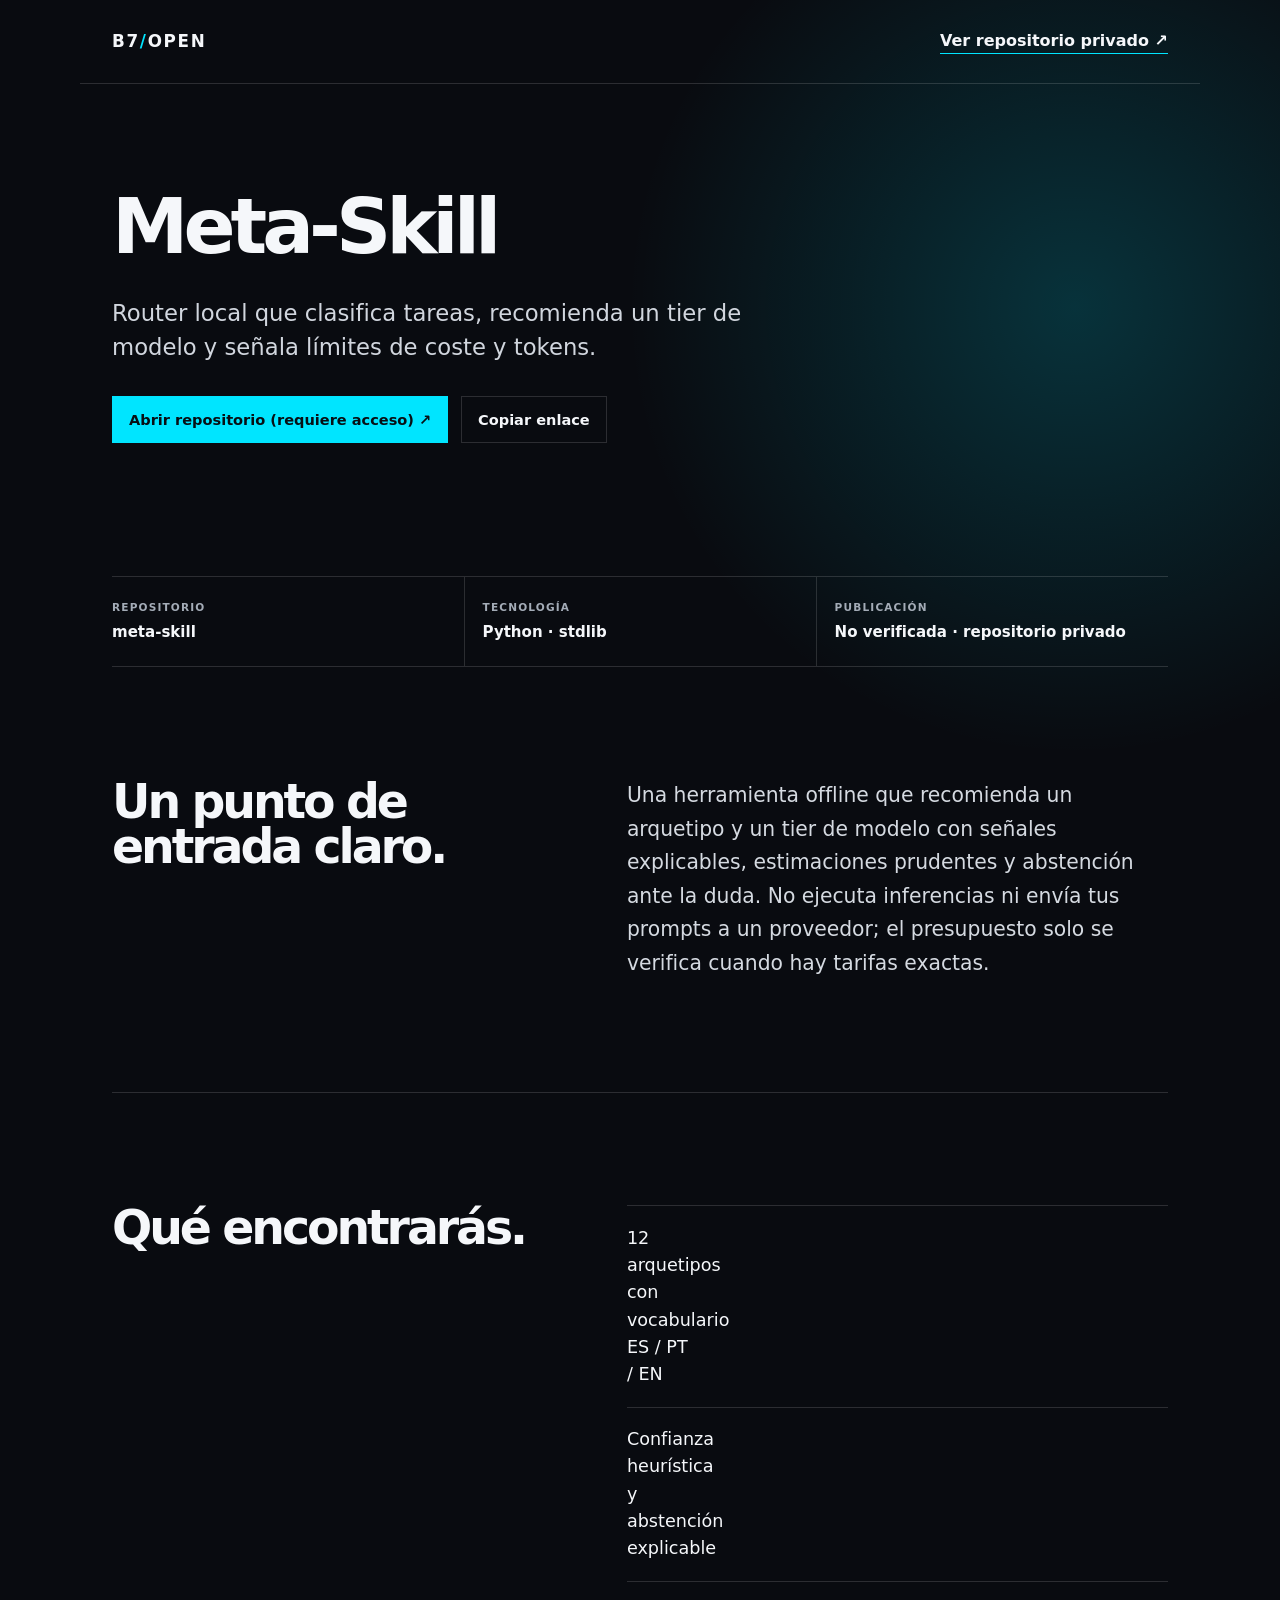
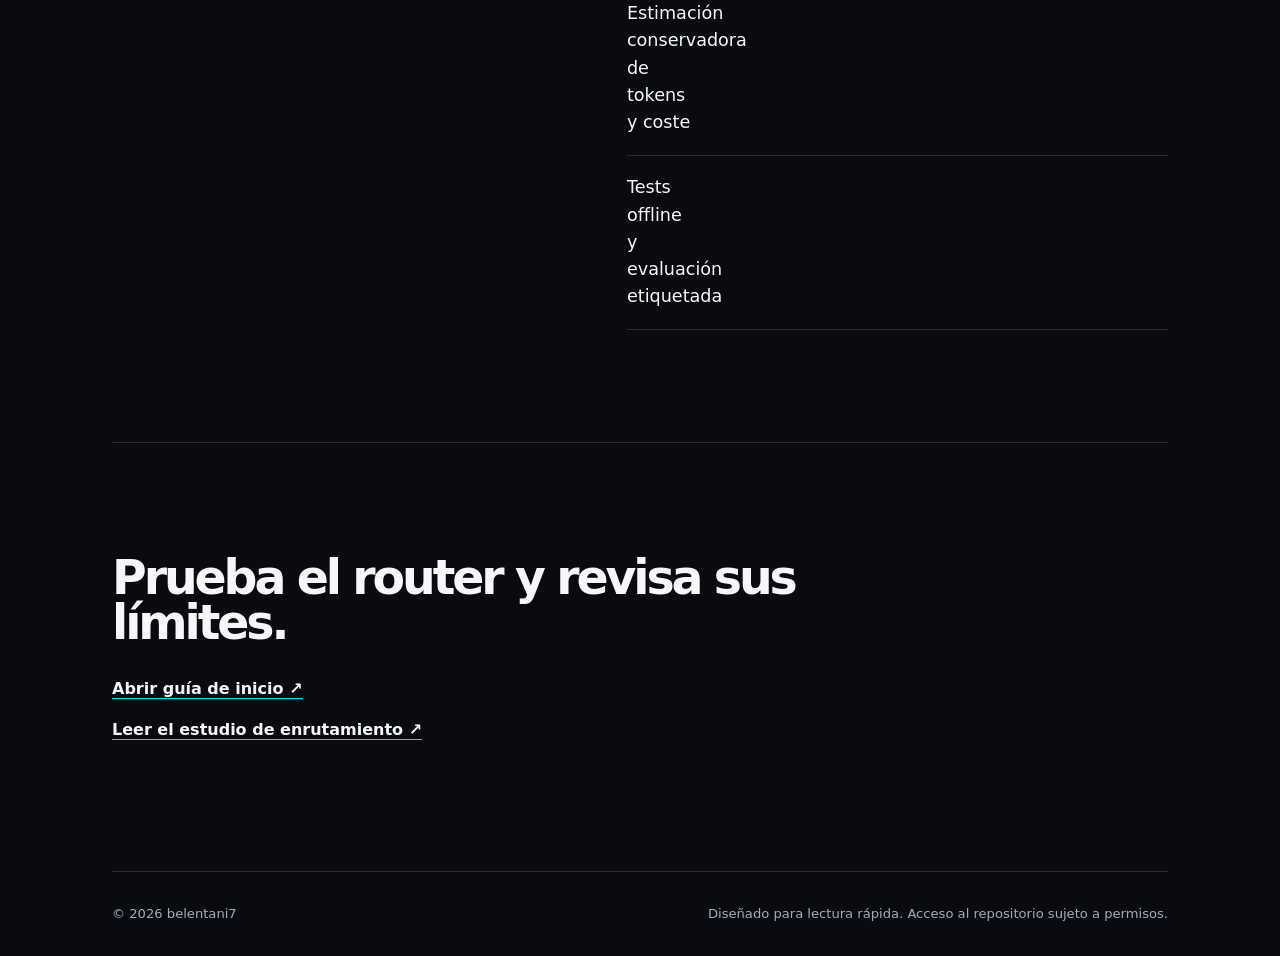
==== docs/index.html @ 69856328 "chore: aplicar reparación completa y pack de conformidad (auditoría belentani7) - Mojibake reparado " ====
<!doctype html>
<html lang="es">
<head>
  <meta charset="utf-8">
  <meta name="viewport" content="width=device-width, initial-scale=1">
  <meta name="description" content="Router local y evaluable para clasificar tareas, recomendar tiers y verificar presupuestos de IA.">
  <meta name="color-scheme" content="dark">
  <title>Meta-Skill · belentani7</title>
  <link rel="stylesheet" href="site.css">
</head>
<body style="--accent: #00e5ff;">
  <a class="skip-link" href="#contenido">Saltar al contenido</a>
  <header class="site-header" aria-label="Cabecera del sitio">
    <a class="brand" href="https://github.com/belentani7" aria-label="Perfil de belentani7">B7<span>/</span>OPEN</a>
    <a class="source-link" href="https://github.com/belentani7/meta-skill" target="_blank" rel="noopener">Ver repositorio privado <span aria-hidden="true">↗</span></a>
  </header>
  <main id="contenido">
    <section class="hero" aria-labelledby="titulo-principal">
      
      <h1 id="titulo-principal">Meta-Skill</h1>
      <p class="lede">Router local que clasifica tareas, recomienda un tier de modelo y señala límites de coste y tokens.</p>
      <div class="actions">
        <a class="button button-primary" href="https://github.com/belentani7/meta-skill" target="_blank" rel="noopener">Abrir repositorio (requiere acceso) <span aria-hidden="true">↗</span></a>
        <button class="button button-secondary" type="button" data-copy-url="https://github.com/belentani7/meta-skill">Copiar enlace</button>
      </div>
      <p class="copy-status" role="status" aria-live="polite"></p>
    </section>
    <section class="facts" aria-label="Información del proyecto">
      <div><span>REPOSITORIO</span><strong>meta-skill</strong></div>
      <div><span>TECNOLOGÍA</span><strong>Python · stdlib</strong></div>
      <div><span>PUBLICACIÓN</span><strong>No verificada · repositorio privado</strong></div>
    </section>
    <section class="overview" aria-labelledby="sobre-proyecto">
      <div class="section-heading"><h2 id="sobre-proyecto">Un punto de entrada claro.</h2></div>
      <p>Una herramienta offline que recomienda un arquetipo y un tier de modelo con señales explicables, estimaciones prudentes y abstención ante la duda. No ejecuta inferencias ni envía tus prompts a un proveedor; el presupuesto solo se verifica cuando hay tarifas exactas.</p>
    </section>
    <section class="highlights" aria-labelledby="puntos-clave">
      <div class="section-heading"><h2 id="puntos-clave">Qué encontrarás.</h2></div>
      <ol>
        <li><p>12 arquetipos con vocabulario ES / PT / EN</p></li>
        <li><p>Confianza heurística y abstención explicable</p></li>
        <li><p>Estimación conservadora de tokens y coste</p></li>
        <li><p>Tests offline y evaluación etiquetada</p></li>
      </ol>
    </section>
    <section class="next" aria-labelledby="siguiente-paso">
      
      <h2 id="siguiente-paso">Prueba el router y revisa sus límites.</h2>
      <a class="text-link" href="https://github.com/belentani7/meta-skill#probar-el-router" target="_blank" rel="noopener">Abrir guía de inicio <span aria-hidden="true">↗</span></a>
      <p><a class="text-link" href="https://github.com/belentani7/meta-skill/blob/main/docs/ROUTING_RESEARCH.md" target="_blank" rel="noopener">Leer el estudio de enrutamiento <span aria-hidden="true">↗</span></a></p>
    </section>
  </main>
  <footer><span>© <span id="year"></span> belentani7</span><span>Diseñado para lectura rápida. Acceso al repositorio sujeto a permisos.</span></footer>
  <script src="site.js"></script>
</body>
</html>
<style>
    :focus-visible{outline:2px solid #ff073a;outline-offset:3px;border-radius:4px}</style>
---- docs/site.css ----
:root{--ink:#f5f7fa;--muted:#a4acb7;--paper:#090b10;--panel:#11151d;--line:rgba(255,255,255,.14);--accent:#89f7fe;font-family:Inter,ui-sans-serif,system-ui,-apple-system,BlinkMacSystemFont,"Segoe UI",sans-serif}*{box-sizing:border-box}html{scroll-behavior:smooth}body{margin:0;min-width:320px;background:radial-gradient(circle at 84% 12%,color-mix(in srgb,var(--accent) 18%,transparent),transparent 28rem),var(--paper);color:var(--ink);line-height:1.55}.skip-link{position:absolute;left:1rem;top:-4rem;background:var(--accent);color:#07090c;padding:.75rem 1rem;font-weight:800;z-index:2}.skip-link:focus{top:1rem}.site-header,main,footer{max-width:1120px;margin:auto;padding-left:2rem;padding-right:2rem}.site-header{height:84px;display:flex;align-items:center;justify-content:space-between;border-bottom:1px solid var(--line)}.brand{color:var(--ink);font-size:1.05rem;font-weight:900;letter-spacing:.1em;text-decoration:none}.brand span{color:var(--accent)}.source-link,.text-link{color:var(--ink);text-decoration:none;border-bottom:1px solid var(--accent);font-weight:700}.source-link:hover,.text-link:hover{color:var(--accent)}.hero{min-height:492px;display:flex;flex-direction:column;align-items:flex-start;justify-content:center;padding:5.25rem 0 4.5rem}.eyebrow{color:var(--accent);font-size:.73rem;font-weight:900;letter-spacing:.13em;margin:0 0 1.35rem}.hero h1,.section-heading h2,.next h2{font-size:clamp(2.4rem,6vw,5.7rem);letter-spacing:-.065em;line-height:.95;margin:0;max-width:950px}.lede{color:#d1d6de;font-size:clamp(1.1rem,2vw,1.42rem);line-height:1.5;max-width:690px;margin:2rem 0}.actions{display:flex;gap:.8rem;flex-wrap:wrap}.button{border:1px solid var(--line);border-radius:0;padding:.85rem 1rem;font-family:inherit;font-size:.91rem;font-weight:700;line-height:1.2;text-decoration:none;cursor:pointer;transition:transform .2s,background .2s,color .2s}.button:hover{transform:translateY(-2px)}.button-primary{background:var(--accent);border-color:var(--accent);color:#071015}.button-secondary{background:transparent;color:var(--ink)}.button-secondary:hover{background:var(--panel)}.copy-status{min-height:1.5rem;margin:.9rem 0 0;color:var(--muted);font-size:.9rem}.facts{display:grid;grid-template-columns:repeat(3,1fr);border-top:1px solid var(--line);border-bottom:1px solid var(--line)}.facts div{padding:1.35rem 1.1rem 1.4rem 0;display:grid;gap:.35rem}.facts div+div{padding-left:1.1rem;border-left:1px solid var(--line)}.facts span{font-size:.66rem;color:var(--muted);font-weight:800;letter-spacing:.11em}.facts strong{font-size:.94rem}.overview,.highlights,.next{display:grid;grid-template-columns:5fr 6fr;gap:4rem;padding:7rem 0;border-bottom:1px solid var(--line)}.overview>p{font-size:1.27rem;line-height:1.65;margin:0;color:#d5dae1}.section-heading h2,.next h2{font-size:clamp(2rem,3.7vw,3.5rem)}.highlights ol{list-style:none;margin:0;padding:0;border-top:1px solid var(--line)}.highlights li{display:grid;grid-template-columns:70px 1fr;gap:1rem;padding:1.15rem 0;border-bottom:1px solid var(--line)}.highlights li span{color:var(--accent);font-weight:800}.highlights li p{margin:0;font-size:1.1rem}.next{display:block}.next h2{max-width:800px;margin-bottom:2rem}footer{display:flex;justify-content:space-between;gap:1.5rem;padding-top:2rem!important;padding-bottom:2rem!important;color:var(--muted);font-size:.82rem}@media(max-width:720px){.site-header,main,footer{padding-left:1.25rem;padding-right:1.25rem}.site-header{height:68px}.source-link{font-size:.82rem}.hero{min-height:420px;padding:4rem 0}.facts{grid-template-columns:1fr}.facts div+div{border-left:0;border-top:1px solid var(--line);padding-left:0}.overview,.highlights{grid-template-columns:1fr;gap:2rem;padding:4.2rem 0}.next{padding:4.2rem 0}footer{display:grid}.button{width:100%;text-align:center}.actions{width:100%}}@media(prefers-reduced-motion:reduce){*{scroll-behavior:auto!important;transition:none!important}}

/* Clipboard fallback is keyboard-selectable when browser permissions deny copying. */
:where(a,button,input):focus-visible{outline:3px solid var(--accent);outline-offset:3px}
.copy-status label{display:block;max-width:100%;overflow-wrap:anywhere}
.copy-fallback{display:block;width:min(100%,34rem);margin-top:.4rem;padding:.65rem .7rem;background:var(--panel);border:1px solid var(--accent);color:var(--ink);font:inherit}
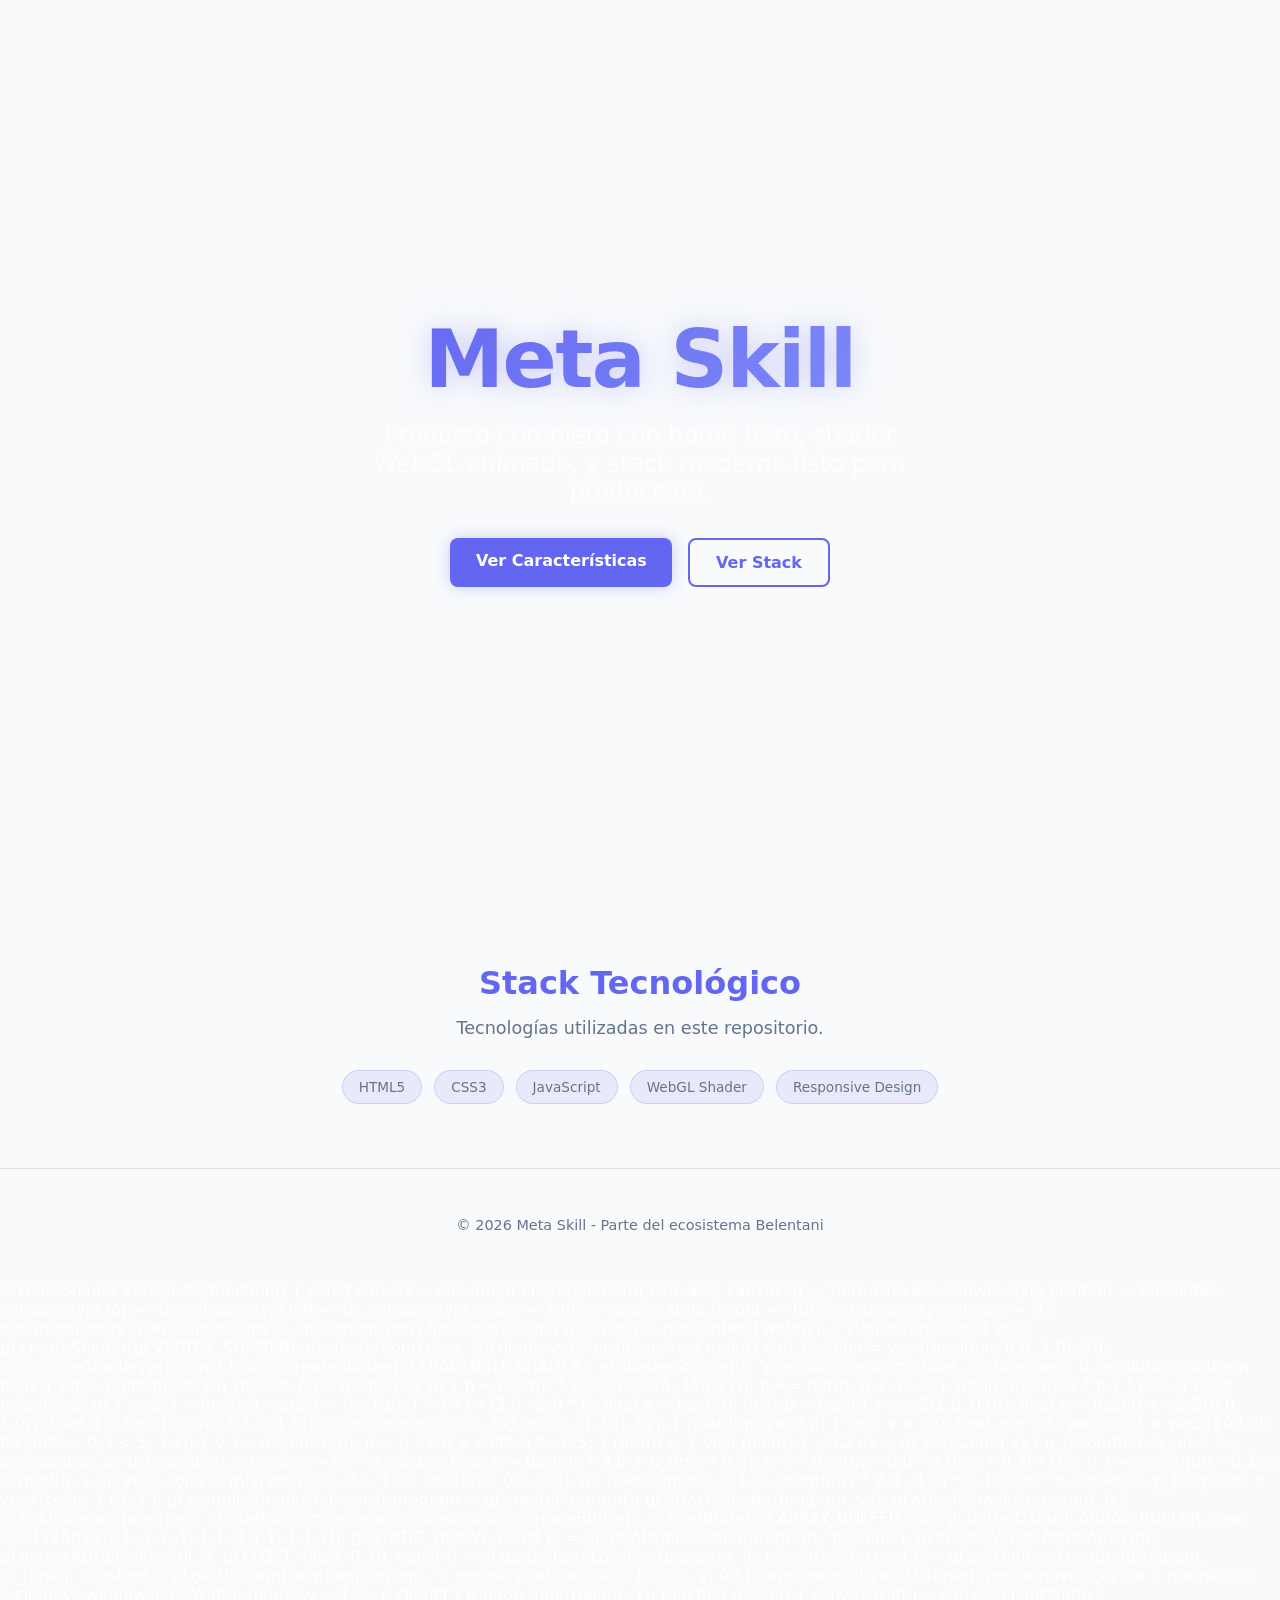
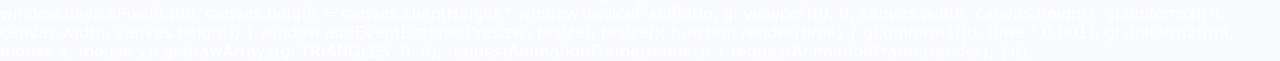
==== commit caebe515: "feat: apply hero landing page, WebGL shader, React HeroShader, vercel.json, tests, TypeScript types" ====
--- a/docs/index.html
+++ b/docs/index.html
@@ -1,58 +1,245 @@
-<!doctype html>
+<!DOCTYPE html>
 <html lang="es">
 <head>
-  <meta charset="utf-8">
-  <meta name="viewport" content="width=device-width, initial-scale=1">
-  <meta name="description" content="Router local y evaluable para clasificar tareas, recomendar tiers y verificar presupuestos de IA.">
-  <meta name="color-scheme" content="dark">
-  <title>Meta-Skill · belentani7</title>
-  <link rel="stylesheet" href="site.css">
+  <meta charset="UTF-8">
+  <meta name="viewport" content="width=device-width, initial-scale=1.0">
+  <meta name="description" content="meta-skill - Producto completo con hero shader y animaciones">
+  <title>Meta Skill</title>
+  <link rel="theme-color" content="#6366f1">
+  <style>/* Hero Shader */
+:root {
+  --primary: #6366f1;
+  --secondary: #818cf8;
+  --bg: #f8fafc;
+  --accent: #4f46e5;
+  --glow: 0 0 15px rgba(99, 102, 241, 0.3);
+}
+* {
+  box-sizing: border-box;
+  margin: 0;
+  padding: 0;
+}
+body {
+  margin: 0;
+  padding: 0;
+  background: var(--bg);
+  color: #ffffff;
+  font-family: system-ui, -apple-system, sans-serif;
+  overflow-x: hidden;
+}
+.hero {
+  position: relative;
+  width: 100vw;
+  height: 100vh;
+  display: flex;
+  flex-direction: column;
+  justify-content: center;
+  align-items: center;
+  background: var(--bg);
+  overflow: hidden;
+}
+.hero-canvas {
+  position: absolute;
+  top: 0;
+  left: 0;
+  width: 100%;
+  height: 100%;
+  z-index: 1;
+}
+.hero-overlay {
+  position: relative;
+  z-index: 10;
+  text-align: center;
+  padding: 2rem;
+}
+.hero h1 {
+  font-size: clamp(2.5rem, 8vw, 5rem);
+  font-weight: 800;
+  margin-bottom: 1rem;
+  letter-spacing: -0.02em;
+  background: linear-gradient(135deg, var(--primary), var(--secondary));
+  -webkit-background-clip: text;
+  -webkit-text-fill-color: transparent;
+  background-clip: text;
+  filter: drop-shadow(0 0 15px rgba(99, 102, 241, 0.3));
+  animation: pulse 3s ease-in-out infinite;
+}
+.hero p {
+  font-size: clamp(1.1rem, 3vw, 1.5rem);
+  color: rgba(255,255,255,0.7);
+  margin-bottom: 2rem;
+  max-width: 600px;
+  margin-left: auto;
+  margin-right: auto;
+}
+.hero-actions {
+  display: flex;
+  gap: 1rem;
+  justify-content: center;
+  flex-wrap: wrap;
+}
+.btn-primary {
+  background: var(--primary);
+  color: #ffffff;
+  padding: 0.8rem 1.6rem;
+  border-radius: 0.5rem;
+  font-weight: 600;
+  text-decoration: none;
+  font-size: 1rem;
+  border: none;
+  cursor: pointer;
+  box-shadow: 0 0 15px rgba(99, 102, 241, 0.3);
+}
+.btn-primary:hover {
+  transform: translateY(-2px);
+  opacity: 0.9;
+  filter: brightness(1.1);
+}
+.btn-secondary {
+  background: transparent;
+  color: var(--primary);
+  padding: 0.8rem 1.6rem;
+  border-radius: 0.5rem;
+  font-weight: 600;
+  text-decoration: none;
+  font-size: 1rem;
+  border: 2px solid var(--primary);
+  cursor: pointer;
+  transition: all 0.3s ease;
+}
+.btn-secondary:hover {
+  background: var(--primary);
+  color: #ffffff;
+}
+@keyframes pulse {
+  0%, 100% { opacity: 1; transform: scale(1); }
+  50% { opacity: 0.8; transform: scale(1.05); }
+}
+@media (max-width: 768px) {
+  .hero h1 { font-size: 2rem; }
+  .hero p { font-size: 1rem; }
+  .hero-actions { flex-direction: column; align-items: center; }
+  .btn-primary, .btn-secondary { width: 100%; max-width: 250px; text-align: center; }
+}
+@media (prefers-reduced-motion: reduce) {
+  .hero { animation: none; }
+  .hero h1 { animation: none; }
+}
+section {
+  padding: 4rem 2rem;
+  max-width: 1200px;
+  margin: 0 auto;
+}
+section h2 {
+  font-size: 2rem;
+  margin-bottom: 1rem;
+  color: var(--primary);
+  text-align: center;
+}
+section p {
+  font-size: 1.1rem;
+  color: #64748b;
+  max-width: 700px;
+  margin: 0 auto 2rem;
+  text-align: center;
+}
+.stack-list {
+  display: flex;
+  flex-wrap: wrap;
+  gap: 0.75rem;
+  justify-content: center;
+  list-style: none;
+  padding: 0;
+}
+.stack-list li {
+  background: rgba(99, 102, 241, 0.1);
+  border: 1px solid rgba(99, 102, 241, 0.2);
+  border-radius: 2rem;
+  padding: 0.5rem 1rem;
+  font-size: 0.85rem;
+  color: #64748b;
+}
+footer {
+  padding: 3rem 2rem;
+  border-top: 1px solid rgba(128, 128, 128, 0.2);
+  text-align: center;
+  color: #64748b;
+  font-size: 0.9rem;
+}
+@media (max-width: 768px) {
+  .hero { min-height: 80vh; }
+  .hero h1 { font-size: 2rem; }
+  .hero p { font-size: 1rem; }
+  .hero-actions { flex-direction: column; align-items: center; }
+  .btn-primary, .btn-secondary { width: 100%; max-width: 250px; text-align: center; }
+  section { padding: 2rem 1rem; }
+}
+</style>
 </head>
-<body style="--accent: #00e5ff;">
-  <a class="skip-link" href="#contenido">Saltar al contenido</a>
-  <header class="site-header" aria-label="Cabecera del sitio">
-    <a class="brand" href="https://github.com/belentani7" aria-label="Perfil de belentani7">B7<span>/</span>OPEN</a>
-    <a class="source-link" href="https://github.com/belentani7/meta-skill" target="_blank" rel="noopener">Ver repositorio privado <span aria-hidden="true">↗</span></a>
-  </header>
-  <main id="contenido">
-    <section class="hero" aria-labelledby="titulo-principal">
-      
-      <h1 id="titulo-principal">Meta-Skill</h1>
-      <p class="lede">Router local que clasifica tareas, recomienda un tier de modelo y señala límites de coste y tokens.</p>
-      <div class="actions">
-        <a class="button button-primary" href="https://github.com/belentani7/meta-skill" target="_blank" rel="noopener">Abrir repositorio (requiere acceso) <span aria-hidden="true">↗</span></a>
-        <button class="button button-secondary" type="button" data-copy-url="https://github.com/belentani7/meta-skill">Copiar enlace</button>
+<body>
+  <section class="hero">
+    <div class="hero-canvas"></div>
+    <div class="hero-overlay">
+      <h1>Meta Skill</h1>
+      <p>Producto completo con home hero, shader WebGL animado, y stack moderno listo para producción.</p>
+      <div class="hero-actions">
+        <a href="#" class="btn-primary">Ver Características</a>
+        <a href="#stack" class="btn-secondary">Ver Stack</a>
       </div>
-      <p class="copy-status" role="status" aria-live="polite"></p>
-    </section>
-    <section class="facts" aria-label="Información del proyecto">
-      <div><span>REPOSITORIO</span><strong>meta-skill</strong></div>
-      <div><span>TECNOLOGÍA</span><strong>Python · stdlib</strong></div>
-      <div><span>PUBLICACIÓN</span><strong>No verificada · repositorio privado</strong></div>
-    </section>
-    <section class="overview" aria-labelledby="sobre-proyecto">
-      <div class="section-heading"><h2 id="sobre-proyecto">Un punto de entrada claro.</h2></div>
-      <p>Una herramienta offline que recomienda un arquetipo y un tier de modelo con señales explicables, estimaciones prudentes y abstención ante la duda. No ejecuta inferencias ni envía tus prompts a un proveedor; el presupuesto solo se verifica cuando hay tarifas exactas.</p>
-    </section>
-    <section class="highlights" aria-labelledby="puntos-clave">
-      <div class="section-heading"><h2 id="puntos-clave">Qué encontrarás.</h2></div>
-      <ol>
-        <li><p>12 arquetipos con vocabulario ES / PT / EN</p></li>
-        <li><p>Confianza heurística y abstención explicable</p></li>
-        <li><p>Estimación conservadora de tokens y coste</p></li>
-        <li><p>Tests offline y evaluación etiquetada</p></li>
-      </ol>
-    </section>
-    <section class="next" aria-labelledby="siguiente-paso">
-      
-      <h2 id="siguiente-paso">Prueba el router y revisa sus límites.</h2>
-      <a class="text-link" href="https://github.com/belentani7/meta-skill#probar-el-router" target="_blank" rel="noopener">Abrir guía de inicio <span aria-hidden="true">↗</span></a>
-      <p><a class="text-link" href="https://github.com/belentani7/meta-skill/blob/main/docs/ROUTING_RESEARCH.md" target="_blank" rel="noopener">Leer el estudio de enrutamiento <span aria-hidden="true">↗</span></a></p>
-    </section>
-  </main>
-  <footer><span>© <span id="year"></span> belentani7</span><span>Diseñado para lectura rápida. Acceso al repositorio sujeto a permisos.</span></footer>
-  <script src="site.js"></script>
+    </div>
+  </section>
+  <section id="stack">
+    <h2>Stack Tecnológico</h2>
+    <p>Tecnologías utilizadas en este repositorio.</p>
+    <ul class="stack-list">
+      <li>HTML5</li>
+      <li>CSS3</li>
+      <li>JavaScript</li>
+      <li>WebGL Shader</li>
+      <li>Responsive Design</li>
+    </ul>
+  </section>
+  <footer><p>© 2026 Meta Skill - Parte del ecosistema Belentani</p></footer>
+/* Hero Shader WebGL */
+(function() {
+  const canvas = document.createElement('canvas');
+  canvas.id = 'hero-canvas';
+  canvas.style.position = 'absolute';
+  canvas.style.top = '0';
+  canvas.style.left = '0';
+  canvas.style.width = '100%';
+  canvas.style.height = '100%';
+  canvas.style.zIndex = '1';
+  document.body.insertBefore(canvas, document.body.firstChild);
+  const gl = canvas.getContext('webgl');
+  if (!gl) return;
+  const vs = gl.createShader(gl.VERTEX_SHADER);
+  gl.shaderSource(vs, 'attribute vec2 position; void main() { gl_Position = vec4(position, 0.0, 1.0); }');
+  gl.compileShader(vs);
+  const fs = gl.createShader(gl.FRAGMENT_SHADER);
+  gl.shaderSource(fs, 'precision mediump float; uniform vec2 u_resolution; uniform float u_time; uniform vec2 u_mouse; float hash(vec2 p) { p = fract(p * vec2(123.34, 456.21)); p += dot(p, p + 45.32); return fract(p.x * p.y * p.z); } float noise(vec2 p) { vec2 i = floor(p); vec2 f = fract(p); f = f * f * (3.0 - 2.0 * f); float a = hash(i); float b = hash(i + vec2(1.0, 0.0)); float c = hash(i + vec2(0.0, 1.0)); float d = hash(i + vec2(1.0, 1.0)); return mix(mix(a, b, f.x), mix(c, d, f.x), f.y); } float fbm(vec2 p) { float v = 0.0; float a = 0.5; vec2 shift = vec2(100.0); for (int i = 0; i < 5; ++i) { v += a * noise(p); p = p * 2.0 + shift; a *= 0.5; } return v; } void main() { vec2 uv = gl_FragCoord.xy / u_resolution.xy; uv.x *= u_resolution.x / u_resolution.y; vec2 m = uv - u_mouse; float n = fbm(uv * 3.0 + u_time * 0.5); n += fbm(uv * 6.0 - u_time * 0.3) * 0.5; n += length(m) * 0.1; n = mod(n, 1.0); vec3 color = mix(vec3(0.0, 0.5, 1.0), vec3(1.0, 0.0, 0.5), n); float vignette = 1.0 - length(uv * 2.0 - 1.0) * 0.4; color *= vignette; gl_FragColor = vec4(color, 1.0); }');
+  gl.compileShader(fs);
+  const program = gl.createProgram();
+  gl.attachShader(program, vs);
+  gl.attachShader(program, fs);
+  gl.linkProgram(program);
+  gl.useProgram(program);
+  const pb = gl.createBuffer();
+  gl.bindBuffer(gl.ARRAY_BUFFER, pb);
+  gl.bufferData(gl.ARRAY_BUFFER, new Float32Array([-1,-1,1,-1,-1,1,-1,1,1,-1,1,1]), gl.STATIC_DRAW);
+  const pl = gl.getAttribLocation(program, 'position');
+  gl.enableVertexAttribArray(pl);
+  gl.vertexAttribPointer(pl, 2, gl.FLOAT, false, 0, 0);
+  const rl = gl.getUniformLocation(program, 'u_resolution');
+  const tl = gl.getUniformLocation(program, 'u_time');
+  const ml = gl.getUniformLocation(program, 'u_mouse');
+  let mouse = {x: 0.5, y: 0.5};
+  window.addEventListener('mousemove', (e) => { mouse.x = e.clientX / window.innerWidth; mouse.y = 1.0 - e.clientY / window.innerHeight; });
+  function resize() { canvas.width = canvas.clientWidth * window.devicePixelRatio; canvas.height = canvas.clientHeight * window.devicePixelRatio; gl.viewport(0, 0, canvas.width, canvas.height); gl.uniform2f(rl, canvas.width, canvas.height); }
+  window.addEventListener('resize', resize);
+  resize();
+  function render(time) { gl.uniform1f(tl, time * 0.001); gl.uniform2f(ml, mouse.x, mouse.y); gl.drawArrays(gl.TRIANGLES, 0, 6); requestAnimationFrame(render); }
+  requestAnimationFrame(render);
+})();
 </body>
-</html>
-<style>
-    :focus-visible{outline:2px solid #ff073a;outline-offset:3px;border-radius:4px}</style>+</html>
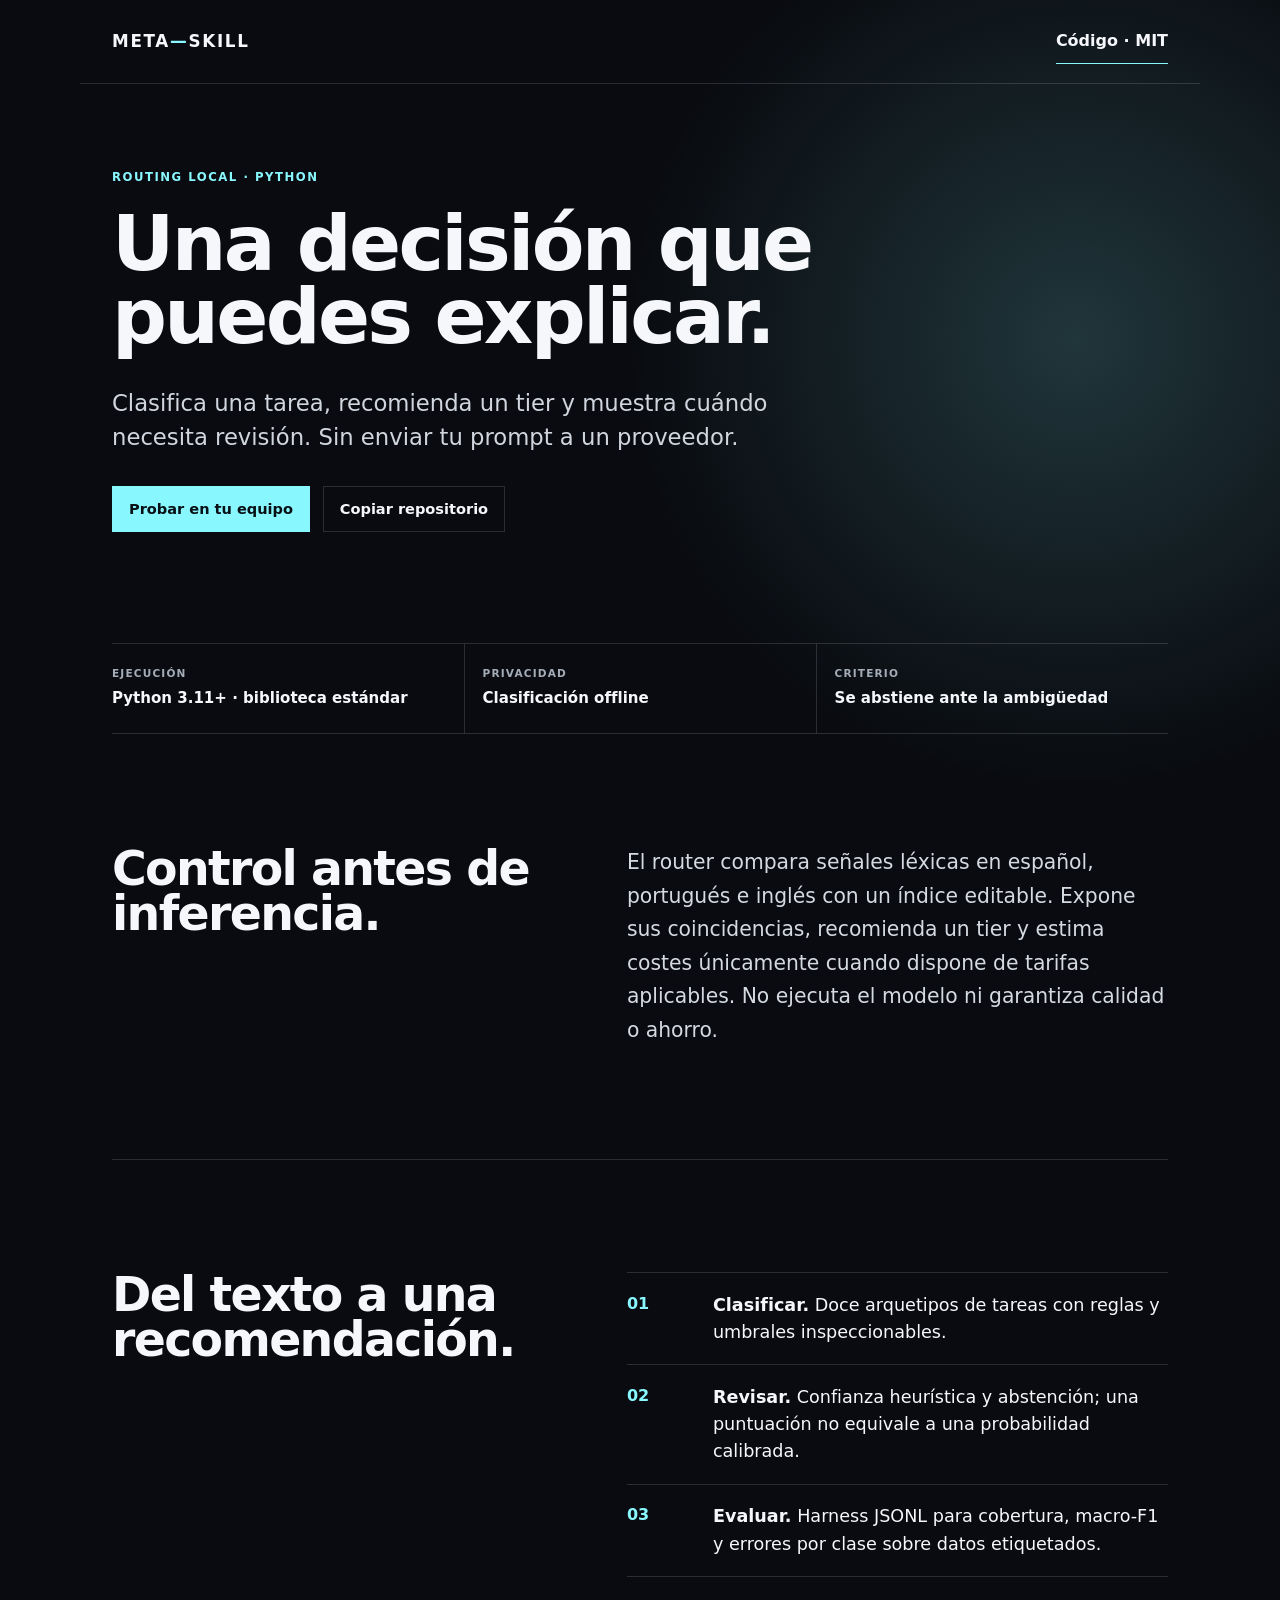
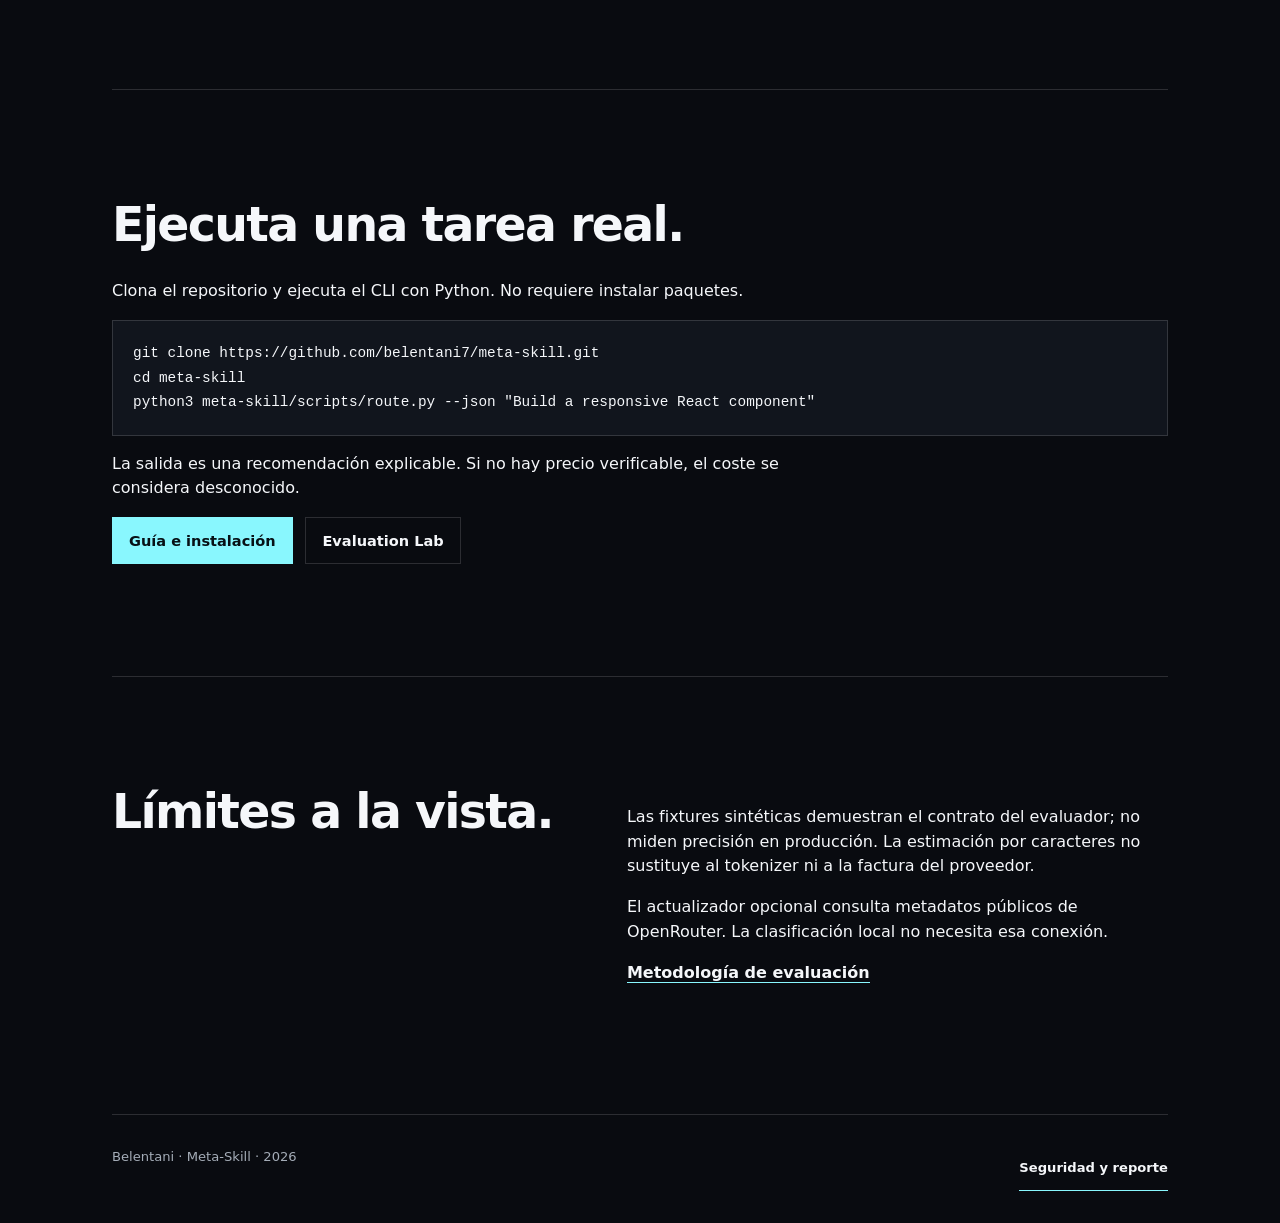
==== commit 73071141: "fix(site): publish truthful router landing and restore catalog compatibility" ====
--- a/docs/index.html
+++ b/docs/index.html
@@ -1,245 +1,25 @@
-<!DOCTYPE html>
+<!doctype html>
 <html lang="es">
 <head>
-  <meta charset="UTF-8">
-  <meta name="viewport" content="width=device-width, initial-scale=1.0">
-  <meta name="description" content="meta-skill - Producto completo con hero shader y animaciones">
-  <title>Meta Skill</title>
-  <link rel="theme-color" content="#6366f1">
-  <style>/* Hero Shader */
-:root {
-  --primary: #6366f1;
-  --secondary: #818cf8;
-  --bg: #f8fafc;
-  --accent: #4f46e5;
-  --glow: 0 0 15px rgba(99, 102, 241, 0.3);
-}
-* {
-  box-sizing: border-box;
-  margin: 0;
-  padding: 0;
-}
-body {
-  margin: 0;
-  padding: 0;
-  background: var(--bg);
-  color: #ffffff;
-  font-family: system-ui, -apple-system, sans-serif;
-  overflow-x: hidden;
-}
-.hero {
-  position: relative;
-  width: 100vw;
-  height: 100vh;
-  display: flex;
-  flex-direction: column;
-  justify-content: center;
-  align-items: center;
-  background: var(--bg);
-  overflow: hidden;
-}
-.hero-canvas {
-  position: absolute;
-  top: 0;
-  left: 0;
-  width: 100%;
-  height: 100%;
-  z-index: 1;
-}
-.hero-overlay {
-  position: relative;
-  z-index: 10;
-  text-align: center;
-  padding: 2rem;
-}
-.hero h1 {
-  font-size: clamp(2.5rem, 8vw, 5rem);
-  font-weight: 800;
-  margin-bottom: 1rem;
-  letter-spacing: -0.02em;
-  background: linear-gradient(135deg, var(--primary), var(--secondary));
-  -webkit-background-clip: text;
-  -webkit-text-fill-color: transparent;
-  background-clip: text;
-  filter: drop-shadow(0 0 15px rgba(99, 102, 241, 0.3));
-  animation: pulse 3s ease-in-out infinite;
-}
-.hero p {
-  font-size: clamp(1.1rem, 3vw, 1.5rem);
-  color: rgba(255,255,255,0.7);
-  margin-bottom: 2rem;
-  max-width: 600px;
-  margin-left: auto;
-  margin-right: auto;
-}
-.hero-actions {
-  display: flex;
-  gap: 1rem;
-  justify-content: center;
-  flex-wrap: wrap;
-}
-.btn-primary {
-  background: var(--primary);
-  color: #ffffff;
-  padding: 0.8rem 1.6rem;
-  border-radius: 0.5rem;
-  font-weight: 600;
-  text-decoration: none;
-  font-size: 1rem;
-  border: none;
-  cursor: pointer;
-  box-shadow: 0 0 15px rgba(99, 102, 241, 0.3);
-}
-.btn-primary:hover {
-  transform: translateY(-2px);
-  opacity: 0.9;
-  filter: brightness(1.1);
-}
-.btn-secondary {
-  background: transparent;
-  color: var(--primary);
-  padding: 0.8rem 1.6rem;
-  border-radius: 0.5rem;
-  font-weight: 600;
-  text-decoration: none;
-  font-size: 1rem;
-  border: 2px solid var(--primary);
-  cursor: pointer;
-  transition: all 0.3s ease;
-}
-.btn-secondary:hover {
-  background: var(--primary);
-  color: #ffffff;
-}
-@keyframes pulse {
-  0%, 100% { opacity: 1; transform: scale(1); }
-  50% { opacity: 0.8; transform: scale(1.05); }
-}
-@media (max-width: 768px) {
-  .hero h1 { font-size: 2rem; }
-  .hero p { font-size: 1rem; }
-  .hero-actions { flex-direction: column; align-items: center; }
-  .btn-primary, .btn-secondary { width: 100%; max-width: 250px; text-align: center; }
-}
-@media (prefers-reduced-motion: reduce) {
-  .hero { animation: none; }
-  .hero h1 { animation: none; }
-}
-section {
-  padding: 4rem 2rem;
-  max-width: 1200px;
-  margin: 0 auto;
-}
-section h2 {
-  font-size: 2rem;
-  margin-bottom: 1rem;
-  color: var(--primary);
-  text-align: center;
-}
-section p {
-  font-size: 1.1rem;
-  color: #64748b;
-  max-width: 700px;
-  margin: 0 auto 2rem;
-  text-align: center;
-}
-.stack-list {
-  display: flex;
-  flex-wrap: wrap;
-  gap: 0.75rem;
-  justify-content: center;
-  list-style: none;
-  padding: 0;
-}
-.stack-list li {
-  background: rgba(99, 102, 241, 0.1);
-  border: 1px solid rgba(99, 102, 241, 0.2);
-  border-radius: 2rem;
-  padding: 0.5rem 1rem;
-  font-size: 0.85rem;
-  color: #64748b;
-}
-footer {
-  padding: 3rem 2rem;
-  border-top: 1px solid rgba(128, 128, 128, 0.2);
-  text-align: center;
-  color: #64748b;
-  font-size: 0.9rem;
-}
-@media (max-width: 768px) {
-  .hero { min-height: 80vh; }
-  .hero h1 { font-size: 2rem; }
-  .hero p { font-size: 1rem; }
-  .hero-actions { flex-direction: column; align-items: center; }
-  .btn-primary, .btn-secondary { width: 100%; max-width: 250px; text-align: center; }
-  section { padding: 2rem 1rem; }
-}
-</style>
+<meta charset="utf-8"><meta name="viewport" content="width=device-width, initial-scale=1">
+<title>Meta-Skill · Routing local y evaluación explicable</title>
+<meta name="description" content="Router local sin dependencias para recomendar tareas y modelos. Criterios explícitos, abstención y evaluación reproducible, sin enviar tu prompt a una API.">
+<meta name="theme-color" content="#090b10">
+<meta property="og:title" content="Meta-Skill · Routing local y evaluación explicable">
+<meta property="og:description" content="Recomendaciones offline, incertidumbre visible y evaluación reproducible."><meta property="og:type" content="website">
+<link rel="icon" href="favicon.svg" type="image/svg+xml"><link rel="stylesheet" href="site.css"><script defer src="site.js"></script>
 </head>
 <body>
-  <section class="hero">
-    <div class="hero-canvas"></div>
-    <div class="hero-overlay">
-      <h1>Meta Skill</h1>
-      <p>Producto completo con home hero, shader WebGL animado, y stack moderno listo para producción.</p>
-      <div class="hero-actions">
-        <a href="#" class="btn-primary">Ver Características</a>
-        <a href="#stack" class="btn-secondary">Ver Stack</a>
-      </div>
-    </div>
-  </section>
-  <section id="stack">
-    <h2>Stack Tecnológico</h2>
-    <p>Tecnologías utilizadas en este repositorio.</p>
-    <ul class="stack-list">
-      <li>HTML5</li>
-      <li>CSS3</li>
-      <li>JavaScript</li>
-      <li>WebGL Shader</li>
-      <li>Responsive Design</li>
-    </ul>
-  </section>
-  <footer><p>© 2026 Meta Skill - Parte del ecosistema Belentani</p></footer>
-/* Hero Shader WebGL */
-(function() {
-  const canvas = document.createElement('canvas');
-  canvas.id = 'hero-canvas';
-  canvas.style.position = 'absolute';
-  canvas.style.top = '0';
-  canvas.style.left = '0';
-  canvas.style.width = '100%';
-  canvas.style.height = '100%';
-  canvas.style.zIndex = '1';
-  document.body.insertBefore(canvas, document.body.firstChild);
-  const gl = canvas.getContext('webgl');
-  if (!gl) return;
-  const vs = gl.createShader(gl.VERTEX_SHADER);
-  gl.shaderSource(vs, 'attribute vec2 position; void main() { gl_Position = vec4(position, 0.0, 1.0); }');
-  gl.compileShader(vs);
-  const fs = gl.createShader(gl.FRAGMENT_SHADER);
-  gl.shaderSource(fs, 'precision mediump float; uniform vec2 u_resolution; uniform float u_time; uniform vec2 u_mouse; float hash(vec2 p) { p = fract(p * vec2(123.34, 456.21)); p += dot(p, p + 45.32); return fract(p.x * p.y * p.z); } float noise(vec2 p) { vec2 i = floor(p); vec2 f = fract(p); f = f * f * (3.0 - 2.0 * f); float a = hash(i); float b = hash(i + vec2(1.0, 0.0)); float c = hash(i + vec2(0.0, 1.0)); float d = hash(i + vec2(1.0, 1.0)); return mix(mix(a, b, f.x), mix(c, d, f.x), f.y); } float fbm(vec2 p) { float v = 0.0; float a = 0.5; vec2 shift = vec2(100.0); for (int i = 0; i < 5; ++i) { v += a * noise(p); p = p * 2.0 + shift; a *= 0.5; } return v; } void main() { vec2 uv = gl_FragCoord.xy / u_resolution.xy; uv.x *= u_resolution.x / u_resolution.y; vec2 m = uv - u_mouse; float n = fbm(uv * 3.0 + u_time * 0.5); n += fbm(uv * 6.0 - u_time * 0.3) * 0.5; n += length(m) * 0.1; n = mod(n, 1.0); vec3 color = mix(vec3(0.0, 0.5, 1.0), vec3(1.0, 0.0, 0.5), n); float vignette = 1.0 - length(uv * 2.0 - 1.0) * 0.4; color *= vignette; gl_FragColor = vec4(color, 1.0); }');
-  gl.compileShader(fs);
-  const program = gl.createProgram();
-  gl.attachShader(program, vs);
-  gl.attachShader(program, fs);
-  gl.linkProgram(program);
-  gl.useProgram(program);
-  const pb = gl.createBuffer();
-  gl.bindBuffer(gl.ARRAY_BUFFER, pb);
-  gl.bufferData(gl.ARRAY_BUFFER, new Float32Array([-1,-1,1,-1,-1,1,-1,1,1,-1,1,1]), gl.STATIC_DRAW);
-  const pl = gl.getAttribLocation(program, 'position');
-  gl.enableVertexAttribArray(pl);
-  gl.vertexAttribPointer(pl, 2, gl.FLOAT, false, 0, 0);
-  const rl = gl.getUniformLocation(program, 'u_resolution');
-  const tl = gl.getUniformLocation(program, 'u_time');
-  const ml = gl.getUniformLocation(program, 'u_mouse');
-  let mouse = {x: 0.5, y: 0.5};
-  window.addEventListener('mousemove', (e) => { mouse.x = e.clientX / window.innerWidth; mouse.y = 1.0 - e.clientY / window.innerHeight; });
-  function resize() { canvas.width = canvas.clientWidth * window.devicePixelRatio; canvas.height = canvas.clientHeight * window.devicePixelRatio; gl.viewport(0, 0, canvas.width, canvas.height); gl.uniform2f(rl, canvas.width, canvas.height); }
-  window.addEventListener('resize', resize);
-  resize();
-  function render(time) { gl.uniform1f(tl, time * 0.001); gl.uniform2f(ml, mouse.x, mouse.y); gl.drawArrays(gl.TRIANGLES, 0, 6); requestAnimationFrame(render); }
-  requestAnimationFrame(render);
-})();
-</body>
-</html>+<a class="skip-link" href="#main">Saltar al contenido</a>
+<header class="site-header"><a class="brand" href="./">META<span>—</span>SKILL</a><a class="source-link" href="https://github.com/belentani7/meta-skill">Código · MIT</a></header>
+<main id="main">
+<section class="hero" aria-labelledby="title"><p class="eyebrow">ROUTING LOCAL · PYTHON</p><h1 id="title">Una decisión que puedes explicar.</h1><p class="lede">Clasifica una tarea, recomienda un tier y muestra cuándo necesita revisión. Sin enviar tu prompt a un proveedor.</p><div class="actions"><a class="button button-primary" href="#start">Probar en tu equipo</a><button class="button button-secondary" type="button" data-copy-url="https://github.com/belentani7/meta-skill">Copiar repositorio</button></div><p class="copy-status" role="status" aria-live="polite"></p></section>
+<div class="facts" aria-label="Características"><div><span>EJECUCIÓN</span><strong>Python 3.11+ · biblioteca estándar</strong></div><div><span>PRIVACIDAD</span><strong>Clasificación offline</strong></div><div><span>CRITERIO</span><strong>Se abstiene ante la ambigüedad</strong></div></div>
+<section class="overview" aria-labelledby="scope"><div class="section-heading"><h2 id="scope">Control antes de inferencia.</h2></div><p>El router compara señales léxicas en español, portugués e inglés con un índice editable. Expone sus coincidencias, recomienda un tier y estima costes únicamente cuando dispone de tarifas aplicables. No ejecuta el modelo ni garantiza calidad o ahorro.</p></section>
+<section class="highlights" aria-labelledby="flow"><div class="section-heading"><h2 id="flow">Del texto a una recomendación.</h2></div><ol><li><span>01</span><p><strong>Clasificar.</strong> Doce arquetipos de tareas con reglas y umbrales inspeccionables.</p></li><li><span>02</span><p><strong>Revisar.</strong> Confianza heurística y abstención; una puntuación no equivale a una probabilidad calibrada.</p></li><li><span>03</span><p><strong>Evaluar.</strong> Harness JSONL para cobertura, macro-F1 y errores por clase sobre datos etiquetados.</p></li></ol></section>
+<section class="next" id="start" aria-labelledby="start-title"><h2 id="start-title">Ejecuta una tarea real.</h2><p>Clona el repositorio y ejecuta el CLI con Python. No requiere instalar paquetes.</p><pre><code>git clone https://github.com/belentani7/meta-skill.git
+cd meta-skill
+python3 meta-skill/scripts/route.py --json "Build a responsive React component"</code></pre><p>La salida es una recomendación explicable. Si no hay precio verificable, el coste se considera desconocido.</p><div class="actions"><a class="button button-primary" href="https://github.com/belentani7/meta-skill#readme">Guía e instalación</a><a class="button button-secondary" href="https://github.com/belentani7/meta-skill/tree/main/evaluation-lab">Evaluation Lab</a></div></section>
+<section class="overview" aria-labelledby="limits"><div class="section-heading"><h2 id="limits">Límites a la vista.</h2></div><div><p>Las fixtures sintéticas demuestran el contrato del evaluador; no miden precisión en producción. La estimación por caracteres no sustituye al tokenizer ni a la factura del proveedor.</p><p>El actualizador opcional consulta metadatos públicos de OpenRouter. La clasificación local no necesita esa conexión.</p><p><a class="text-link" href="https://github.com/belentani7/meta-skill/blob/main/evaluation-lab/METHODOLOGY.md">Metodología de evaluación</a></p></div></section>
+</main><footer><span>Belentani · Meta-Skill · <span id="year">2026</span></span><a class="text-link" href="https://github.com/belentani7/meta-skill/blob/main/SECURITY.md">Seguridad y reporte</a></footer>
+</body></html>
--- a/docs/site.css
+++ b/docs/site.css
@@ -0,0 +1,8 @@
+:root{--ink:#f5f7fa;--muted:#a4acb7;--paper:#090b10;--panel:#11151d;--line:rgba(255,255,255,.14);--accent:#89f7fe;font-family:Inter,ui-sans-serif,system-ui,-apple-system,BlinkMacSystemFont,"Segoe UI",sans-serif}*{box-sizing:border-box}html{scroll-behavior:smooth}body{margin:0;min-width:320px;background:radial-gradient(circle at 84% 12%,color-mix(in srgb,var(--accent) 18%,transparent),transparent 28rem),var(--paper);color:var(--ink);line-height:1.55}.skip-link{position:absolute;left:1rem;top:-4rem;background:var(--accent);color:#07090c;padding:.75rem 1rem;font-weight:800;z-index:2}.skip-link:focus{top:1rem}.site-header,main,footer{max-width:1120px;margin:auto;padding-left:2rem;padding-right:2rem}.site-header{height:84px;display:flex;align-items:center;justify-content:space-between;border-bottom:1px solid var(--line)}.brand{color:var(--ink);font-size:1.05rem;font-weight:900;letter-spacing:.1em;text-decoration:none}.brand span{color:var(--accent)}.source-link,.text-link{color:var(--ink);text-decoration:none;border-bottom:1px solid var(--accent);font-weight:700}.source-link:hover,.text-link:hover{color:var(--accent)}.hero{min-height:492px;display:flex;flex-direction:column;align-items:flex-start;justify-content:center;padding:5.25rem 0 4.5rem}.eyebrow{color:var(--accent);font-size:.73rem;font-weight:900;letter-spacing:.13em;margin:0 0 1.35rem}.hero h1,.section-heading h2,.next h2{font-size:clamp(2.4rem,6vw,5.7rem);letter-spacing:-.065em;line-height:.95;margin:0;max-width:950px}.lede{color:#d1d6de;font-size:clamp(1.1rem,2vw,1.42rem);line-height:1.5;max-width:690px;margin:2rem 0}.actions{display:flex;gap:.8rem;flex-wrap:wrap}.button{border:1px solid var(--line);border-radius:0;padding:.85rem 1rem;font-family:inherit;font-size:.91rem;font-weight:700;line-height:1.2;text-decoration:none;cursor:pointer;transition:transform .2s,background .2s,color .2s}.button:hover{transform:translateY(-2px)}.button-primary{background:var(--accent);border-color:var(--accent);color:#071015}.button-secondary{background:transparent;color:var(--ink)}.button-secondary:hover{background:var(--panel)}.copy-status{min-height:1.5rem;margin:.9rem 0 0;color:var(--muted);font-size:.9rem}.facts{display:grid;grid-template-columns:repeat(3,1fr);border-top:1px solid var(--line);border-bottom:1px solid var(--line)}.facts div{padding:1.35rem 1.1rem 1.4rem 0;display:grid;gap:.35rem}.facts div+div{padding-left:1.1rem;border-left:1px solid var(--line)}.facts span{font-size:.66rem;color:var(--muted);font-weight:800;letter-spacing:.11em}.facts strong{font-size:.94rem}.overview,.highlights,.next{display:grid;grid-template-columns:5fr 6fr;gap:4rem;padding:7rem 0;border-bottom:1px solid var(--line)}.overview>p{font-size:1.27rem;line-height:1.65;margin:0;color:#d5dae1}.section-heading h2,.next h2{font-size:clamp(2rem,3.7vw,3.5rem)}.highlights ol{list-style:none;margin:0;padding:0;border-top:1px solid var(--line)}.highlights li{display:grid;grid-template-columns:70px 1fr;gap:1rem;padding:1.15rem 0;border-bottom:1px solid var(--line)}.highlights li span{color:var(--accent);font-weight:800}.highlights li p{margin:0;font-size:1.1rem}.next{display:block}.next h2{max-width:800px;margin-bottom:2rem}footer{display:flex;justify-content:space-between;gap:1.5rem;padding-top:2rem!important;padding-bottom:2rem!important;color:var(--muted);font-size:.82rem}@media(max-width:720px){.site-header,main,footer{padding-left:1.25rem;padding-right:1.25rem}.site-header{height:68px}.source-link{font-size:.82rem}.hero{min-height:420px;padding:4rem 0}.facts{grid-template-columns:1fr}.facts div+div{border-left:0;border-top:1px solid var(--line);padding-left:0}.overview,.highlights{grid-template-columns:1fr;gap:2rem;padding:4.2rem 0}.next{padding:4.2rem 0}footer{display:grid}.button{width:100%;text-align:center}.actions{width:100%}}@media(prefers-reduced-motion:reduce){*{scroll-behavior:auto!important;transition:none!important}}
+
+/* Clipboard fallback is keyboard-selectable when browser permissions deny copying. */
+:where(a,button,input):focus-visible{outline:3px solid var(--accent);outline-offset:3px}
+.copy-status label{display:block;max-width:100%;overflow-wrap:anywhere}
+.copy-fallback{display:block;width:min(100%,34rem);margin-top:.4rem;padding:.65rem .7rem;background:var(--panel);border:1px solid var(--accent);color:var(--ink);font:inherit}
+
+.hero h1,.section-heading h2,.next h2{letter-spacing:-.035em}pre{max-width:100%;overflow:auto;padding:1.25rem;background:var(--panel);border:1px solid var(--line);line-height:1.7}code{font-family:ui-monospace,monospace;font-size:.9rem}p{max-width:70ch}.site-header a,footer a{min-height:44px;display:inline-flex;align-items:center}
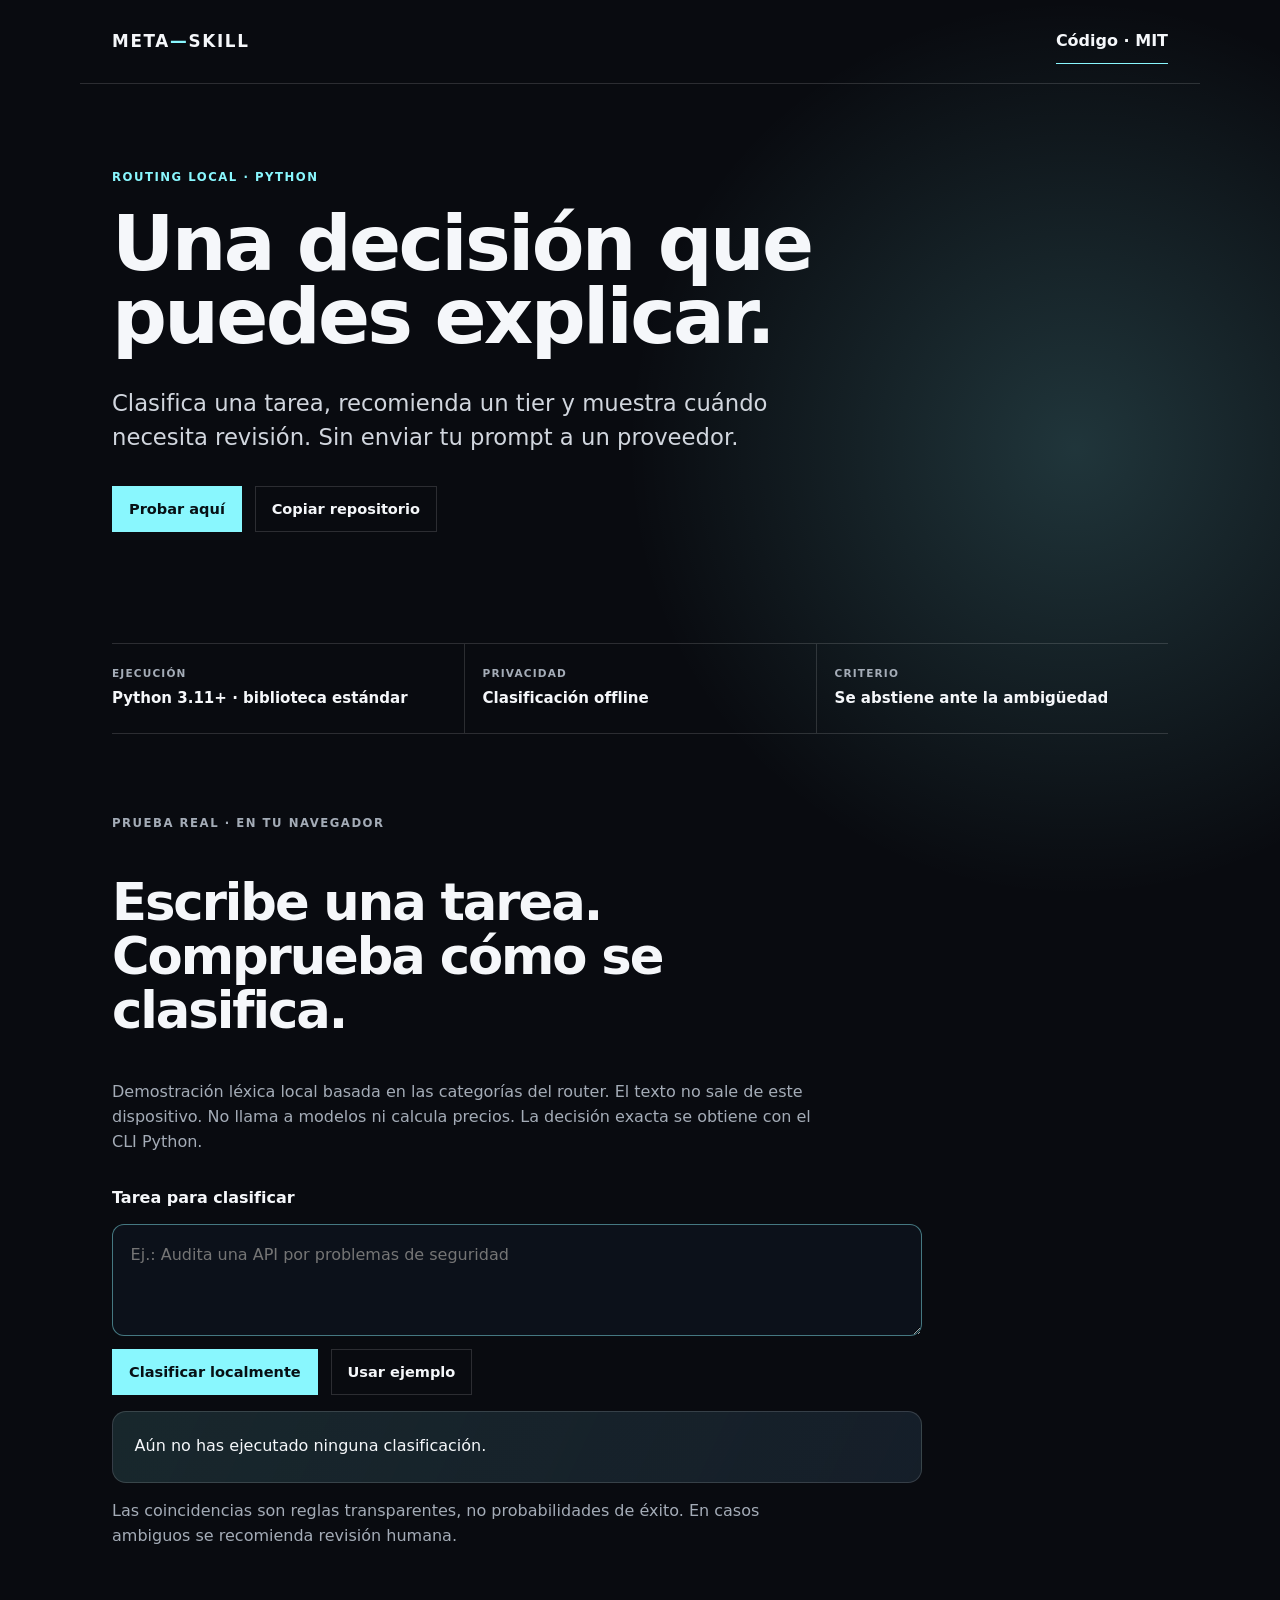
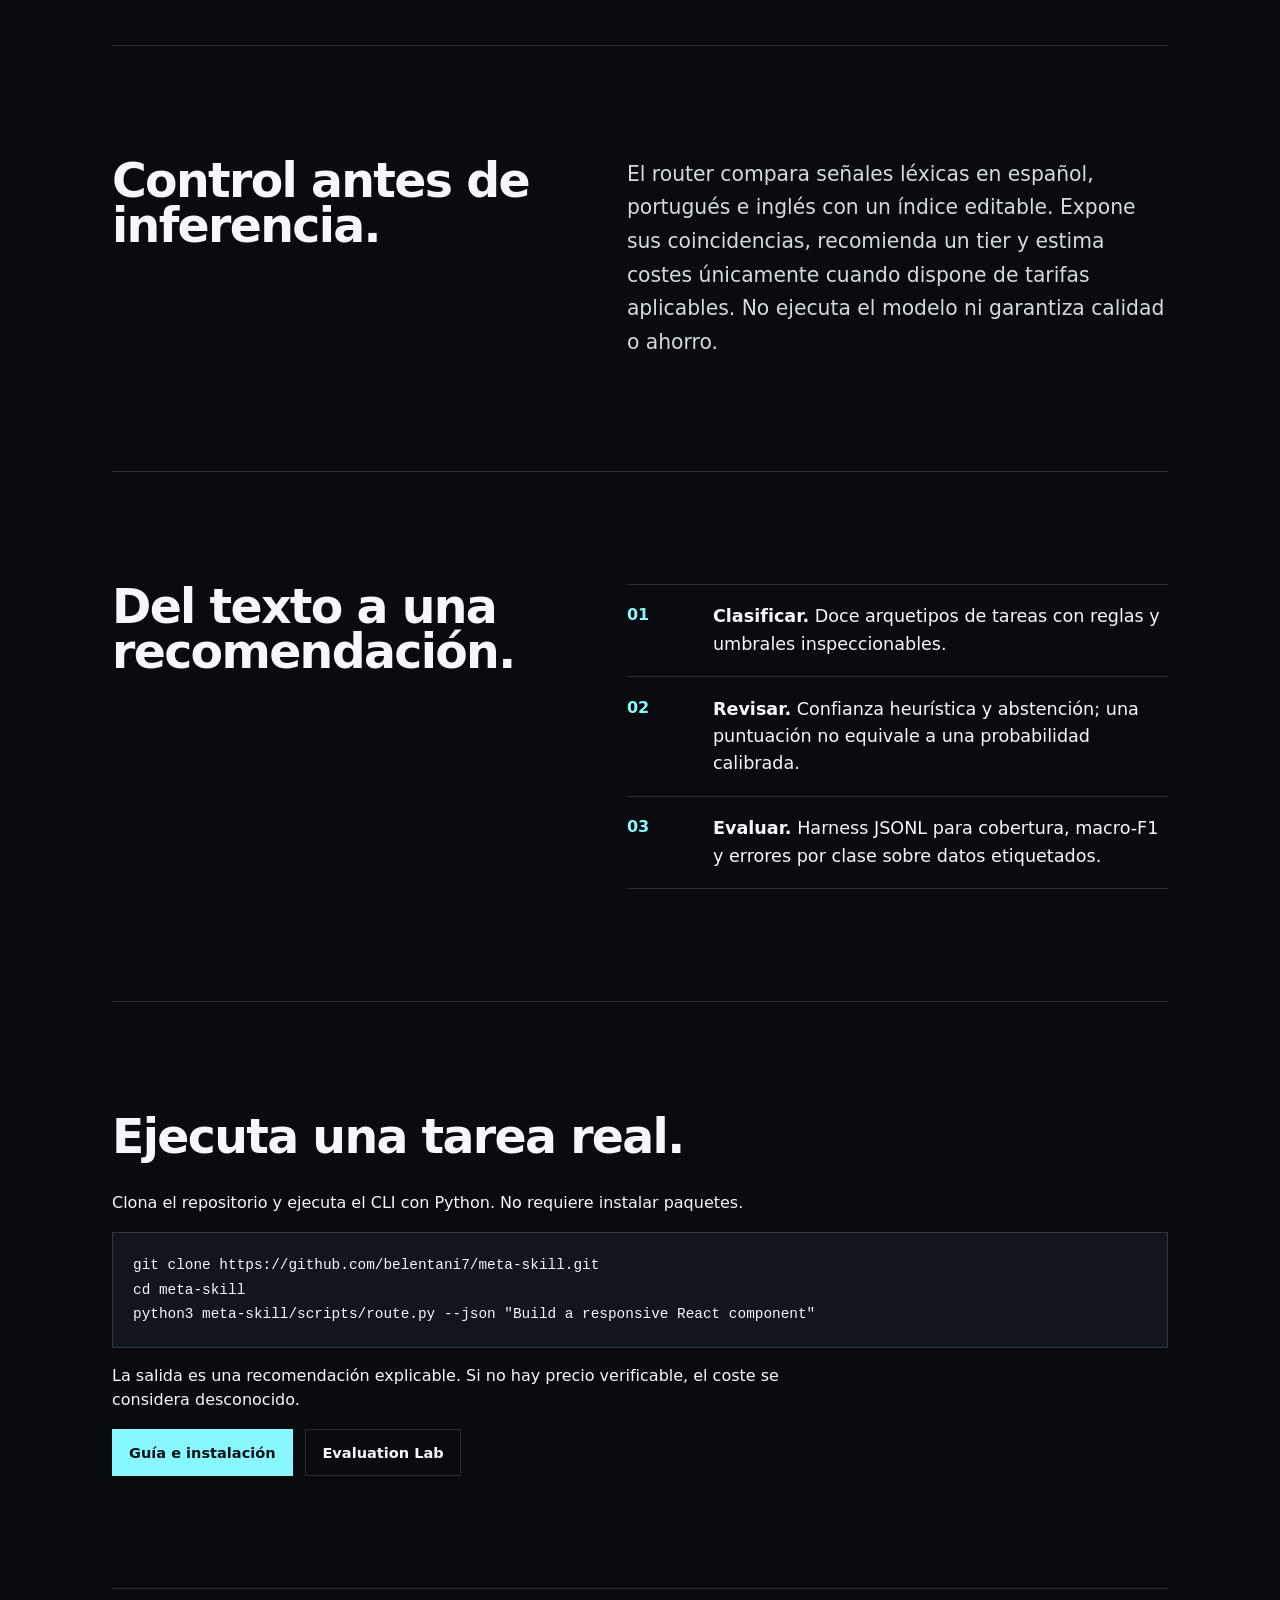
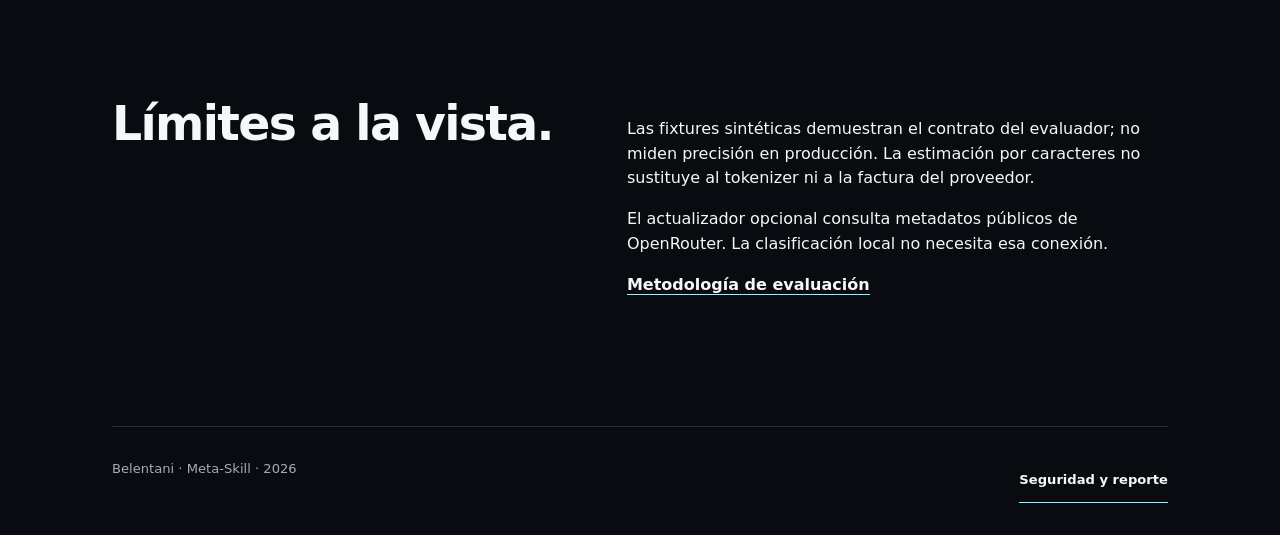
==== commit 42d136aa: "feat(meta-skill): publish functional offline browser router" ====
--- a/docs/index.html
+++ b/docs/index.html
@@ -1,5 +1,5 @@
 <!doctype html>
-<html lang="es">
+<html dir="ltr" lang="es">
 <head>
 <meta charset="utf-8"><meta name="viewport" content="width=device-width, initial-scale=1">
 <title>Meta-Skill · Routing local y evaluación explicable</title>
@@ -8,13 +8,37 @@
 <meta property="og:title" content="Meta-Skill · Routing local y evaluación explicable">
 <meta property="og:description" content="Recomendaciones offline, incertidumbre visible y evaluación reproducible."><meta property="og:type" content="website">
 <link rel="icon" href="favicon.svg" type="image/svg+xml"><link rel="stylesheet" href="site.css"><script defer src="site.js"></script>
+<meta name="color-scheme" content="light dark">
+<meta name="robots" content="index,follow">
+<meta name="twitter:card" content="summary_large_image">
+<meta property="og:locale" content="es_ES">
+<meta name="twitter:title" content="Meta-Skill · Routing local y evaluación explicable">
+<meta name="referrer" content="strict-origin-when-cross-origin">
+<meta name="format-detection" content="telephone=no">
+<meta name="apple-mobile-web-app-capable" content="yes">
+
+  <link rel="canonical" href="https://github.com/belentani7/meta-skill/docs/index.html" />
+<meta property="og:url" content="https://github.com/belentani7/meta-skill/docs/index.html" />
+<meta name="twitter:description" content="Router local sin dependencias para recomendar tareas y modelos. Criterios explícitos, abstención y evaluación reproducible, sin enviar tu prompt a una API." />
 </head>
 <body>
 <a class="skip-link" href="#main">Saltar al contenido</a>
 <header class="site-header"><a class="brand" href="./">META<span>—</span>SKILL</a><a class="source-link" href="https://github.com/belentani7/meta-skill">Código · MIT</a></header>
 <main id="main">
-<section class="hero" aria-labelledby="title"><p class="eyebrow">ROUTING LOCAL · PYTHON</p><h1 id="title">Una decisión que puedes explicar.</h1><p class="lede">Clasifica una tarea, recomienda un tier y muestra cuándo necesita revisión. Sin enviar tu prompt a un proveedor.</p><div class="actions"><a class="button button-primary" href="#start">Probar en tu equipo</a><button class="button button-secondary" type="button" data-copy-url="https://github.com/belentani7/meta-skill">Copiar repositorio</button></div><p class="copy-status" role="status" aria-live="polite"></p></section>
+<section class="hero" aria-labelledby="title"><p class="eyebrow">ROUTING LOCAL · PYTHON</p><h1 id="title">Una decisión que puedes explicar.</h1><p class="lede">Clasifica una tarea, recomienda un tier y muestra cuándo necesita revisión. Sin enviar tu prompt a un proveedor.</p><div class="actions"><a class="button button-primary" href="#demo">Probar aquí</a><button class="button button-secondary" type="button" data-copy-url="https://github.com/belentani7/meta-skill">Copiar repositorio</button></div><p class="copy-status" role="status" aria-live="polite"></p></section>
 <div class="facts" aria-label="Características"><div><span>EJECUCIÓN</span><strong>Python 3.11+ · biblioteca estándar</strong></div><div><span>PRIVACIDAD</span><strong>Clasificación offline</strong></div><div><span>CRITERIO</span><strong>Se abstiene ante la ambigüedad</strong></div></div>
+<section class="route-lab" id="demo" aria-labelledby="demo-title">
+  <p class="eyebrow">PRUEBA REAL · EN TU NAVEGADOR</p>
+  <h2 id="demo-title">Escribe una tarea. Comprueba cómo se clasifica.</h2>
+  <p>Demostración léxica local basada en las categorías del router. El texto no sale de este dispositivo. No llama a modelos ni calcula precios. La decisión exacta se obtiene con el CLI Python.</p>
+  <form id="route-form">
+    <label for="route-input">Tarea para clasificar</label>
+    <textarea id="route-input" name="task" rows="3" maxlength="3000" required placeholder="Ej.: Audita una API por problemas de seguridad"></textarea>
+    <div class="route-actions"><button class="button button-primary" type="submit">Clasificar localmente</button><button class="button button-secondary" id="route-example" type="button">Usar ejemplo</button></div>
+  </form>
+  <output id="route-output" role="status" aria-live="polite">Aún no has ejecutado ninguna clasificación.</output>
+  <p class="route-note">Las coincidencias son reglas transparentes, no probabilidades de éxito. En casos ambiguos se recomienda revisión humana.</p>
+</section>
 <section class="overview" aria-labelledby="scope"><div class="section-heading"><h2 id="scope">Control antes de inferencia.</h2></div><p>El router compara señales léxicas en español, portugués e inglés con un índice editable. Expone sus coincidencias, recomienda un tier y estima costes únicamente cuando dispone de tarifas aplicables. No ejecuta el modelo ni garantiza calidad o ahorro.</p></section>
 <section class="highlights" aria-labelledby="flow"><div class="section-heading"><h2 id="flow">Del texto a una recomendación.</h2></div><ol><li><span>01</span><p><strong>Clasificar.</strong> Doce arquetipos de tareas con reglas y umbrales inspeccionables.</p></li><li><span>02</span><p><strong>Revisar.</strong> Confianza heurística y abstención; una puntuación no equivale a una probabilidad calibrada.</p></li><li><span>03</span><p><strong>Evaluar.</strong> Harness JSONL para cobertura, macro-F1 y errores por clase sobre datos etiquetados.</p></li></ol></section>
 <section class="next" id="start" aria-labelledby="start-title"><h2 id="start-title">Ejecuta una tarea real.</h2><p>Clona el repositorio y ejecuta el CLI con Python. No requiere instalar paquetes.</p><pre><code>git clone https://github.com/belentani7/meta-skill.git
--- a/docs/site.css
+++ b/docs/site.css
@@ -6,3 +6,19 @@
 .copy-fallback{display:block;width:min(100%,34rem);margin-top:.4rem;padding:.65rem .7rem;background:var(--panel);border:1px solid var(--accent);color:var(--ink);font:inherit}
 
 .hero h1,.section-heading h2,.next h2{letter-spacing:-.035em}pre{max-width:100%;overflow:auto;padding:1.25rem;background:var(--panel);border:1px solid var(--line);line-height:1.7}code{font-family:ui-monospace,monospace;font-size:.9rem}p{max-width:70ch}.site-header a,footer a{min-height:44px;display:inline-flex;align-items:center}
+
+/* Zero-dependency router demo */
+.route-lab{padding:5rem 0;border-bottom:1px solid var(--line);position:relative}
+.route-lab h2{font-size:clamp(2rem,4vw,3.5rem);line-height:1.06;letter-spacing:-.04em;max-width:18ch}
+.route-lab>p{color:var(--muted);max-width:70ch}
+#route-form{max-width:810px;margin:2rem 0 1rem;display:grid;gap:.8rem}
+#route-form label{font-weight:750}
+#route-input{width:100%;min-height:112px;border-radius:12px;resize:vertical;background:#0c111a;color:var(--ink);border:1px solid rgba(137,247,254,.45);font:inherit;padding:1.1rem;line-height:1.5}
+#route-input:focus-visible{outline:3px solid var(--accent);outline-offset:3px}
+.route-actions{display:flex;gap:.8rem;flex-wrap:wrap}
+#route-output{display:grid;gap:.6rem;background:linear-gradient(115deg,rgba(137,247,254,.12),rgba(27,39,52,.7));border:1px solid var(--line);border-radius:14px;padding:1.35rem;max-width:810px;min-height:72px}
+#route-output strong{font-size:1.3rem;text-transform:capitalize;letter-spacing:-.02em}
+#route-output span{color:var(--accent);font-weight:700}
+#route-output small,.route-note{color:var(--muted)}
+@media(max-width:720px){.route-lab{padding:4rem 0}.route-actions .button{width:100%}}
+@media(prefers-reduced-motion:reduce){.route-lab *,#route-output *{animation:none!important}}
